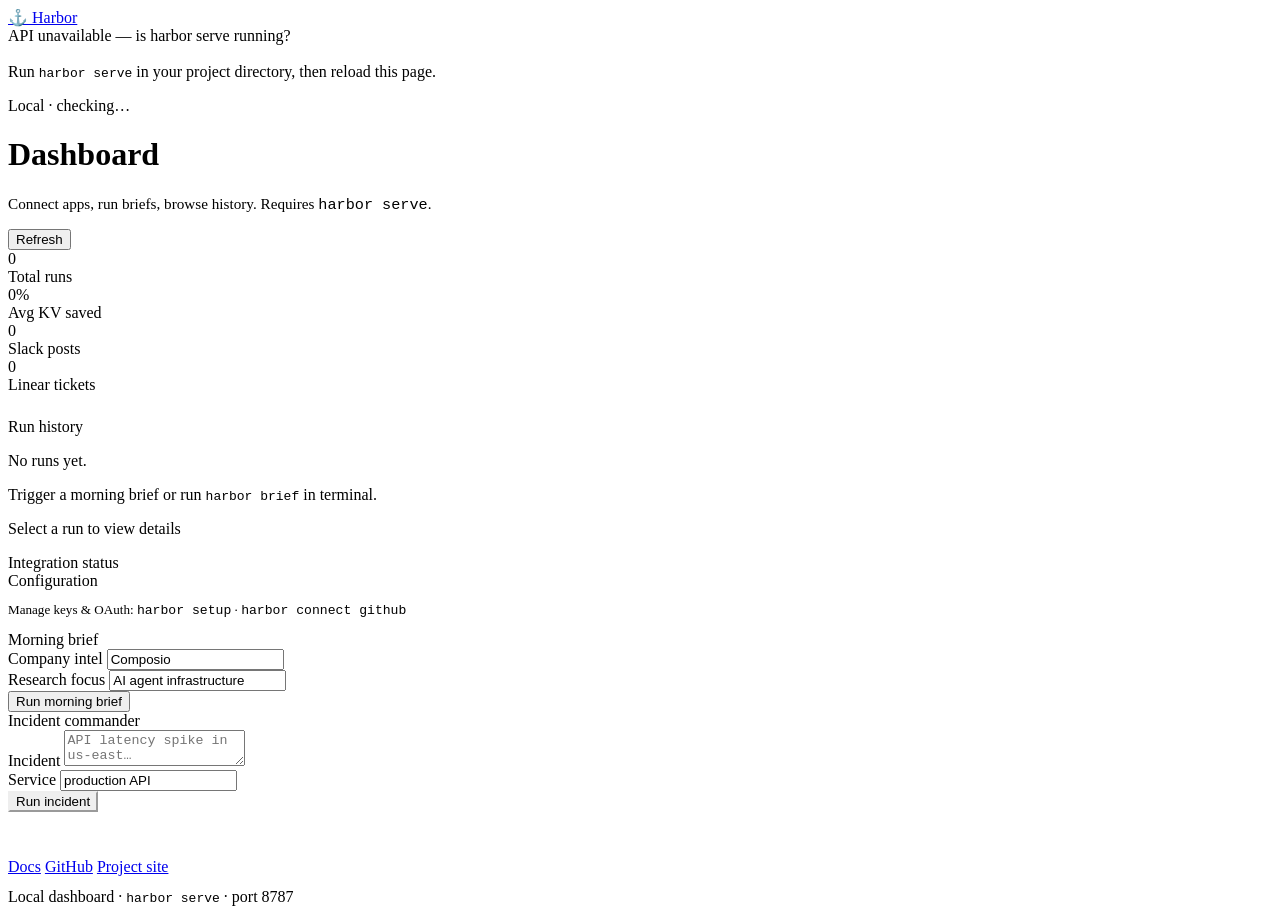
==== local/dashboard.html @ 950ef993 "Split public site from local dashboard UI GitHub Pages (web/) is now marketing + docs + install only" ====
<!DOCTYPE html>
<html lang="en">
<head>
  <meta charset="UTF-8" />
  <meta name="viewport" content="width=device-width, initial-scale=1.0" />
  <title>Harbor — Local dashboard</title>
  <link rel="preconnect" href="https://fonts.googleapis.com" />
  <link rel="preconnect" href="https://fonts.gstatic.com" crossorigin />
  <link href="https://fonts.googleapis.com/css2?family=DM+Sans:opsz,wght@9..40,400;9..40,600;9..40,700&family=JetBrains+Mono:wght@400;500&display=swap" rel="stylesheet" />
  <link rel="stylesheet" href="/assets/css/style.css" />
</head>
<body data-page="dashboard" data-site="local">
  <div class="noise"></div>
  <div class="glow-orb glow-orb--1"></div>
  <div class="glow-orb glow-orb--2"></div>

  <nav class="nav">
    <div class="container nav-inner">
      <a href="/dashboard" class="logo">⚓ Harbor</a>
      <div class="nav-links" id="nav-links"></div>
    </div>
  </nav>

  <main class="container">
    <div id="setup-banner">
      <div class="alert alert-info" style="margin-top:24px" id="static-notice">
        <strong>Local only.</strong> This dashboard runs on your machine — integration management, run history, and live briefs.
        The public site is at <a href="https://arjunkshah.github.io/harbor/" target="_blank" rel="noopener">arjunkshah.github.io/harbor</a>.
      </div>
    </div>

    <header class="dashboard-header">
      <div>
        <p class="section-label" style="margin-bottom:8px">Local · <span id="health-status">checking…</span></p>
        <h1>Dashboard</h1>
        <p style="color:var(--text-muted);font-size:0.95rem;margin-top:8px">
          Connect apps, run briefs, browse history. Requires <code>harbor serve</code>.
        </p>
      </div>
      <button type="button" class="btn btn-ghost" id="btn-refresh">Refresh</button>
    </header>

    <div class="stats" style="margin-top:0;margin-bottom:24px">
      <div class="stat"><div class="stat-value" id="stat-runs">0</div><div class="stat-label">Total runs</div></div>
      <div class="stat"><div class="stat-value" id="stat-kv">0%</div><div class="stat-label">Avg KV saved</div></div>
      <div class="stat"><div class="stat-value" id="stat-slack">0</div><div class="stat-label">Slack posts</div></div>
      <div class="stat"><div class="stat-value" id="stat-linear">0</div><div class="stat-label">Linear tickets</div></div>
    </div>

    <div class="dashboard-grid">
      <div>
        <div class="panel">
          <div class="panel-title">Run history</div>
          <div class="run-list" id="run-list">
            <div class="empty-state"><span class="spinner"></span><p style="margin-top:12px">Loading…</p></div>
          </div>
        </div>
        <div class="panel detail-view" id="run-detail">
          <div class="empty-state"><p>Select a run to view details</p></div>
        </div>
      </div>

      <aside>
        <div class="panel">
          <div class="panel-title">Integration status</div>
          <div class="status-grid" id="status-checks"></div>
        </div>

        <div class="panel">
          <div class="panel-title">Configuration</div>
          <div id="config-panel"></div>
          <p style="margin-top:12px;font-size:0.82rem;color:var(--text-muted)">
            Manage keys & OAuth: <code>harbor setup</code> · <code>harbor connect github</code>
          </p>
        </div>

        <div class="panel">
          <div class="panel-title">Morning brief</div>
          <div class="form-row">
            <label for="brief-company">Company intel</label>
            <input id="brief-company" type="text" value="Composio" placeholder="Company name" />
          </div>
          <div class="form-row">
            <label for="brief-focus">Research focus</label>
            <input id="brief-focus" type="text" value="AI agent infrastructure" />
          </div>
          <button type="button" class="btn btn-primary btn-block" id="btn-brief">Run morning brief</button>
        </div>

        <div class="panel">
          <div class="panel-title">Incident commander</div>
          <div class="form-row">
            <label for="incident-query">Incident</label>
            <textarea id="incident-query" placeholder="API latency spike in us-east…"></textarea>
          </div>
          <div class="form-row">
            <label for="incident-service">Service</label>
            <input id="incident-service" type="text" value="production API" />
          </div>
          <button type="button" class="btn btn-ghost btn-block" id="btn-incident" style="border-color:var(--sunset);color:var(--sunset)">Run incident</button>
        </div>

        <p id="run-status" style="text-align:center;font-size:0.85rem;color:var(--water-glow);min-height:24px;margin-top:8px"></p>
      </aside>
    </div>
  </main>

  <footer>
    <div class="container">
      <a href="/docs">Docs</a>
      <a href="https://github.com/arjunkshah/harbor">GitHub</a>
      <a href="https://arjunkshah.github.io/harbor/">Project site</a>
      <p style="margin-top:12px">Local dashboard · <code>harbor serve</code> · port 8787</p>
    </div>
  </footer>
  <script src="/assets/js/config.js"></script>
  <script src="/assets/js/shared.js"></script>
  <script src="/local/assets/js/dashboard.js"></script>
</body>
</html>
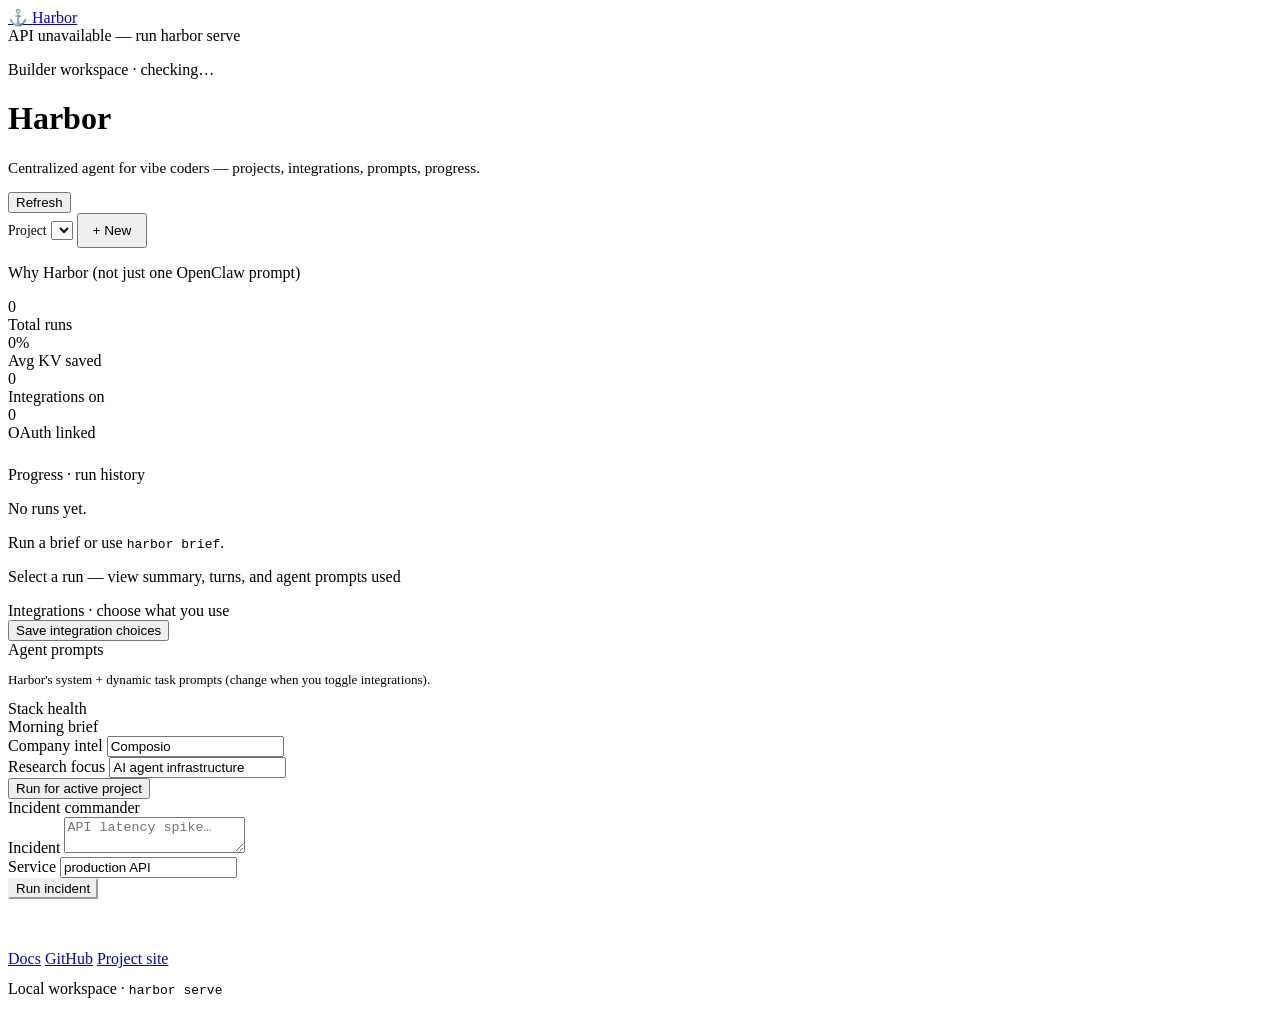
==== commit dbc4ac7e: "Add builder workspace: projects, integration picks, prompt visibility - Workspace layer (.harbor/wor" ====
--- a/local/dashboard.html
+++ b/local/dashboard.html
@@ -3,7 +3,7 @@
 <head>
   <meta charset="UTF-8" />
   <meta name="viewport" content="width=device-width, initial-scale=1.0" />
-  <title>Harbor — Local dashboard</title>
+  <title>Harbor — Builder workspace</title>
   <link rel="preconnect" href="https://fonts.googleapis.com" />
   <link rel="preconnect" href="https://fonts.gstatic.com" crossorigin />
   <link href="https://fonts.googleapis.com/css2?family=DM+Sans:opsz,wght@9..40,400;9..40,600;9..40,700&family=JetBrains+Mono:wght@400;500&display=swap" rel="stylesheet" />
@@ -22,76 +22,88 @@
   </nav>
 
   <main class="container">
-    <div id="setup-banner">
-      <div class="alert alert-info" style="margin-top:24px" id="static-notice">
-        <strong>Local only.</strong> This dashboard runs on your machine — integration management, run history, and live briefs.
-        The public site is at <a href="https://arjunkshah.github.io/harbor/" target="_blank" rel="noopener">arjunkshah.github.io/harbor</a>.
-      </div>
-    </div>
+    <div id="setup-banner"></div>
 
     <header class="dashboard-header">
       <div>
-        <p class="section-label" style="margin-bottom:8px">Local · <span id="health-status">checking…</span></p>
-        <h1>Dashboard</h1>
-        <p style="color:var(--text-muted);font-size:0.95rem;margin-top:8px">
-          Connect apps, run briefs, browse history. Requires <code>harbor serve</code>.
+        <p class="section-label" style="margin-bottom:8px">Builder workspace · <span id="health-status">checking…</span></p>
+        <h1>Harbor</h1>
+        <p style="color:var(--text-muted);font-size:0.95rem;margin-top:8px" id="workspace-tagline">
+          Centralized agent for vibe coders — projects, integrations, prompts, progress.
         </p>
       </div>
       <button type="button" class="btn btn-ghost" id="btn-refresh">Refresh</button>
     </header>
 
+    <div class="workspace-bar">
+      <label style="font-size:0.85rem;color:var(--text-muted)">Project</label>
+      <select id="project-select" aria-label="Active project"></select>
+      <button type="button" class="btn btn-ghost" id="btn-new-project" style="padding:8px 14px;font-size:0.85rem">+ New</button>
+      <span style="flex:1"></span>
+      <span id="project-meta" style="font-size:0.82rem;color:var(--text-muted)"></span>
+    </div>
+
+    <div class="panel" style="margin-top:16px">
+      <div class="panel-title">Why Harbor (not just one OpenClaw prompt)</div>
+      <ul class="diff-list" id="diff-list"></ul>
+    </div>
+
     <div class="stats" style="margin-top:0;margin-bottom:24px">
       <div class="stat"><div class="stat-value" id="stat-runs">0</div><div class="stat-label">Total runs</div></div>
       <div class="stat"><div class="stat-value" id="stat-kv">0%</div><div class="stat-label">Avg KV saved</div></div>
-      <div class="stat"><div class="stat-value" id="stat-slack">0</div><div class="stat-label">Slack posts</div></div>
-      <div class="stat"><div class="stat-value" id="stat-linear">0</div><div class="stat-label">Linear tickets</div></div>
+      <div class="stat"><div class="stat-value" id="stat-integrations">0</div><div class="stat-label">Integrations on</div></div>
+      <div class="stat"><div class="stat-value" id="stat-connected">0</div><div class="stat-label">OAuth linked</div></div>
     </div>
 
     <div class="dashboard-grid">
       <div>
         <div class="panel">
-          <div class="panel-title">Run history</div>
+          <div class="panel-title">Progress · run history</div>
           <div class="run-list" id="run-list">
             <div class="empty-state"><span class="spinner"></span><p style="margin-top:12px">Loading…</p></div>
           </div>
         </div>
         <div class="panel detail-view" id="run-detail">
-          <div class="empty-state"><p>Select a run to view details</p></div>
+          <div class="empty-state"><p>Select a run — view summary, turns, and agent prompts used</p></div>
         </div>
       </div>
 
       <aside>
         <div class="panel">
-          <div class="panel-title">Integration status</div>
-          <div class="status-grid" id="status-checks"></div>
+          <div class="panel-title">Integrations · choose what you use</div>
+          <div id="integrations-panel"></div>
+          <button type="button" class="btn btn-primary btn-block" id="btn-save-integrations">Save integration choices</button>
         </div>
 
         <div class="panel">
-          <div class="panel-title">Configuration</div>
-          <div id="config-panel"></div>
-          <p style="margin-top:12px;font-size:0.82rem;color:var(--text-muted)">
-            Manage keys & OAuth: <code>harbor setup</code> · <code>harbor connect github</code>
-          </p>
+          <div class="panel-title">Agent prompts</div>
+          <p style="font-size:0.82rem;color:var(--text-muted);margin-bottom:12px">Harbor's system + dynamic task prompts (change when you toggle integrations).</p>
+          <div id="prompts-panel"></div>
+        </div>
+
+        <div class="panel">
+          <div class="panel-title">Stack health</div>
+          <div class="status-grid" id="status-checks"></div>
         </div>
 
         <div class="panel">
           <div class="panel-title">Morning brief</div>
           <div class="form-row">
             <label for="brief-company">Company intel</label>
-            <input id="brief-company" type="text" value="Composio" placeholder="Company name" />
+            <input id="brief-company" type="text" value="Composio" />
           </div>
           <div class="form-row">
             <label for="brief-focus">Research focus</label>
             <input id="brief-focus" type="text" value="AI agent infrastructure" />
           </div>
-          <button type="button" class="btn btn-primary btn-block" id="btn-brief">Run morning brief</button>
+          <button type="button" class="btn btn-primary btn-block" id="btn-brief">Run for active project</button>
         </div>
 
         <div class="panel">
           <div class="panel-title">Incident commander</div>
           <div class="form-row">
             <label for="incident-query">Incident</label>
-            <textarea id="incident-query" placeholder="API latency spike in us-east…"></textarea>
+            <textarea id="incident-query" placeholder="API latency spike…"></textarea>
           </div>
           <div class="form-row">
             <label for="incident-service">Service</label>
@@ -100,7 +112,7 @@
           <button type="button" class="btn btn-ghost btn-block" id="btn-incident" style="border-color:var(--sunset);color:var(--sunset)">Run incident</button>
         </div>
 
-        <p id="run-status" style="text-align:center;font-size:0.85rem;color:var(--water-glow);min-height:24px;margin-top:8px"></p>
+        <p id="run-status" style="text-align:center;font-size:0.85rem;color:var(--water-glow);min-height:24px"></p>
       </aside>
     </div>
   </main>
@@ -110,7 +122,7 @@
       <a href="/docs">Docs</a>
       <a href="https://github.com/arjunkshah/harbor">GitHub</a>
       <a href="https://arjunkshah.github.io/harbor/">Project site</a>
-      <p style="margin-top:12px">Local dashboard · <code>harbor serve</code> · port 8787</p>
+      <p style="margin-top:12px">Local workspace · <code>harbor serve</code></p>
     </div>
   </footer>
   <script src="/assets/js/config.js"></script>
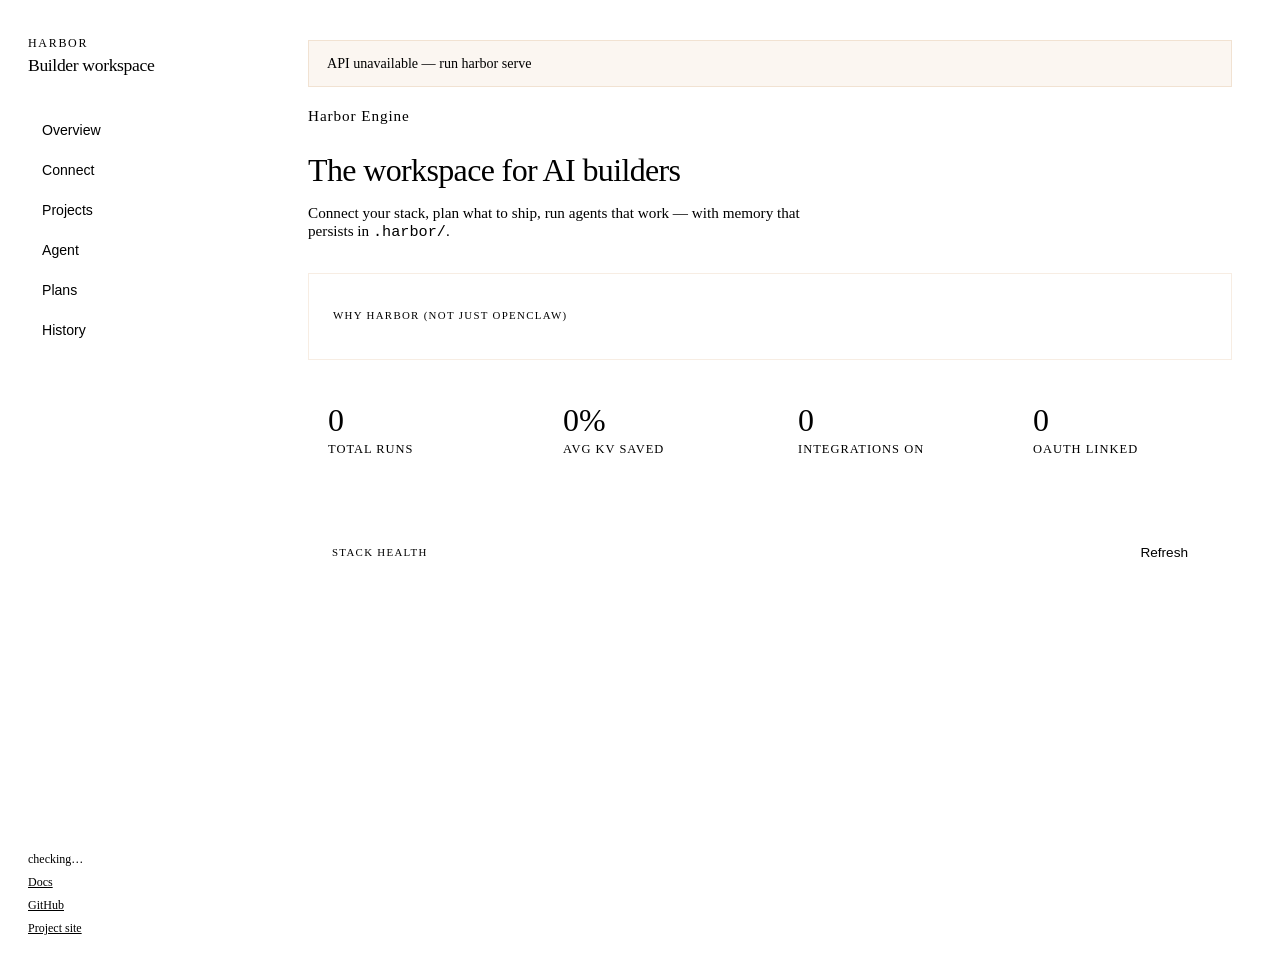
==== commit 65be28de: "Redesign public site and ship full builder workspace. Editorial marketing site with differentiation " ====
--- a/local/dashboard.html
+++ b/local/dashboard.html
@@ -6,127 +6,157 @@
   <title>Harbor — Builder workspace</title>
   <link rel="preconnect" href="https://fonts.googleapis.com" />
   <link rel="preconnect" href="https://fonts.gstatic.com" crossorigin />
-  <link href="https://fonts.googleapis.com/css2?family=DM+Sans:opsz,wght@9..40,400;9..40,600;9..40,700&family=JetBrains+Mono:wght@400;500&display=swap" rel="stylesheet" />
-  <link rel="stylesheet" href="/assets/css/style.css" />
+  <link href="https://fonts.googleapis.com/css2?family=Instrument+Serif:ital@0;1&family=Inter:wght@400;500;600&family=JetBrains+Mono:wght@400;500&display=swap" rel="stylesheet" />
+  <link rel="stylesheet" href="/local/assets/css/workspace.css" />
 </head>
-<body data-page="dashboard" data-site="local">
-  <div class="noise"></div>
-  <div class="glow-orb glow-orb--1"></div>
-  <div class="glow-orb glow-orb--2"></div>
+<body class="workspace">
+  <aside class="ws-sidebar">
+    <div class="ws-brand">
+      Harbor
+      <strong>Builder workspace</strong>
+    </div>
+    <nav class="ws-nav" id="ws-nav">
+      <button type="button" data-view="overview" class="active">Overview</button>
+      <button type="button" data-view="connect">Connect</button>
+      <button type="button" data-view="projects">Projects</button>
+      <button type="button" data-view="agent">Agent</button>
+      <button type="button" data-view="plans">Plans</button>
+      <button type="button" data-view="history">History</button>
+    </nav>
+    <div class="ws-sidebar-foot">
+      <span id="sidebar-status">checking…</span>
+      <a href="/docs">Docs</a>
+      <a href="https://github.com/arjunkshah/harbor" target="_blank" rel="noopener">GitHub</a>
+      <a href="https://arjunkshah.github.io/harbor/" target="_blank" rel="noopener">Project site</a>
+    </div>
+  </aside>
 
-  <nav class="nav">
-    <div class="container nav-inner">
-      <a href="/dashboard" class="logo">⚓ Harbor</a>
-      <div class="nav-links" id="nav-links"></div>
-    </div>
-  </nav>
-
-  <main class="container">
+  <main class="ws-main">
     <div id="setup-banner"></div>
 
-    <header class="dashboard-header">
-      <div>
-        <p class="section-label" style="margin-bottom:8px">Builder workspace · <span id="health-status">checking…</span></p>
-        <h1>Harbor</h1>
-        <p style="color:var(--text-muted);font-size:0.95rem;margin-top:8px" id="workspace-tagline">
-          Centralized agent for vibe coders — projects, integrations, prompts, progress.
-        </p>
+    <!-- Overview -->
+    <section class="ws-view active" id="view-overview">
+      <header class="ws-header">
+        <p class="ws-status" id="health-status">Harbor Engine</p>
+        <h1 id="workspace-tagline">The workspace for AI builders</h1>
+        <p>Connect your stack, plan what to ship, run agents that work — with memory that persists in <code>.harbor/</code>.</p>
+      </header>
+      <div class="diff-box">
+        <p class="ws-panel-title" style="margin-bottom:12px">Why Harbor (not just OpenClaw)</p>
+        <ul id="diff-list"></ul>
       </div>
-      <button type="button" class="btn btn-ghost" id="btn-refresh">Refresh</button>
-    </header>
+      <div class="ws-stats">
+        <div class="ws-stat"><div class="ws-stat-val" id="stat-runs">0</div><div class="ws-stat-label">Total runs</div></div>
+        <div class="ws-stat"><div class="ws-stat-val" id="stat-kv">0%</div><div class="ws-stat-label">Avg KV saved</div></div>
+        <div class="ws-stat"><div class="ws-stat-val" id="stat-integrations">0</div><div class="ws-stat-label">Integrations on</div></div>
+        <div class="ws-stat"><div class="ws-stat-val" id="stat-connected">0</div><div class="ws-stat-label">OAuth linked</div></div>
+      </div>
+      <div class="ws-panel">
+        <div class="ws-panel-head">
+          <span class="ws-panel-title">Stack health</span>
+          <button type="button" class="ws-btn" id="btn-refresh">Refresh</button>
+        </div>
+        <div id="status-checks"></div>
+      </div>
+    </section>
 
-    <div class="workspace-bar">
-      <label style="font-size:0.85rem;color:var(--text-muted)">Project</label>
-      <select id="project-select" aria-label="Active project"></select>
-      <button type="button" class="btn btn-ghost" id="btn-new-project" style="padding:8px 14px;font-size:0.85rem">+ New</button>
-      <span style="flex:1"></span>
-      <span id="project-meta" style="font-size:0.82rem;color:var(--text-muted)"></span>
-    </div>
+    <!-- Connect -->
+    <section class="ws-view" id="view-connect">
+      <header class="ws-header">
+        <h1>Connect</h1>
+        <p>Choose which apps Harbor uses. OAuth-link each one. GitHub-only is enough to start.</p>
+      </header>
+      <div class="ws-panel">
+        <div id="integrations-panel"></div>
+        <button type="button" class="ws-btn ws-btn-primary ws-btn-block" id="btn-save-integrations">Save integration choices</button>
+      </div>
+    </section>
 
-    <div class="panel" style="margin-top:16px">
-      <div class="panel-title">Why Harbor (not just one OpenClaw prompt)</div>
-      <ul class="diff-list" id="diff-list"></ul>
-    </div>
+    <!-- Projects -->
+    <section class="ws-view" id="view-projects">
+      <header class="ws-header">
+        <h1>Projects</h1>
+        <p>What you're building. Briefs, runs, and plans tie to the active project.</p>
+      </header>
+      <div class="ws-panel">
+        <label class="ws-label">Active project</label>
+        <select class="ws-select" id="project-select"></select>
+        <button type="button" class="ws-btn" id="btn-new-project">+ New project</button>
+        <p id="project-meta" style="margin-top:16px;font-size:0.85rem;color:var(--text-muted)"></p>
+      </div>
+    </section>
 
-    <div class="stats" style="margin-top:0;margin-bottom:24px">
-      <div class="stat"><div class="stat-value" id="stat-runs">0</div><div class="stat-label">Total runs</div></div>
-      <div class="stat"><div class="stat-value" id="stat-kv">0%</div><div class="stat-label">Avg KV saved</div></div>
-      <div class="stat"><div class="stat-value" id="stat-integrations">0</div><div class="stat-label">Integrations on</div></div>
-      <div class="stat"><div class="stat-value" id="stat-connected">0</div><div class="stat-label">OAuth linked</div></div>
-    </div>
-
-    <div class="dashboard-grid">
-      <div>
-        <div class="panel">
-          <div class="panel-title">Progress · run history</div>
-          <div class="run-list" id="run-list">
-            <div class="empty-state"><span class="spinner"></span><p style="margin-top:12px">Loading…</p></div>
+    <!-- Agent -->
+    <section class="ws-view" id="view-agent">
+      <header class="ws-header">
+        <h1>Agent</h1>
+        <p>Run builder tasks, morning briefs, or incidents. Harbor gathers → compresses → acts.</p>
+      </header>
+      <div class="ws-grid">
+        <div>
+          <div class="ws-panel">
+            <span class="ws-panel-title">Builder task</span>
+            <label class="ws-label" for="agent-query">What should Harbor do?</label>
+            <textarea class="ws-textarea" id="agent-query" placeholder="Triage my open PRs and draft a ship plan…"></textarea>
+            <div style="display:flex;gap:10px;flex-wrap:wrap">
+              <button type="button" class="ws-btn ws-btn-primary" id="btn-agent-run">Run task</button>
+              <button type="button" class="ws-btn" id="btn-agent-plan">Plan only</button>
+            </div>
+          </div>
+          <div class="ws-panel">
+            <span class="ws-panel-title">Morning brief</span>
+            <label class="ws-label" for="brief-company">Company intel</label>
+            <input class="ws-input" id="brief-company" type="text" value="Composio" />
+            <label class="ws-label" for="brief-focus">Research focus</label>
+            <input class="ws-input" id="brief-focus" type="text" value="AI agent infrastructure" />
+            <button type="button" class="ws-btn ws-btn-primary ws-btn-block" id="btn-brief">Run brief</button>
           </div>
         </div>
-        <div class="panel detail-view" id="run-detail">
-          <div class="empty-state"><p>Select a run — view summary, turns, and agent prompts used</p></div>
+        <div>
+          <div class="ws-panel">
+            <span class="ws-panel-title">Incident commander</span>
+            <label class="ws-label" for="incident-query">Incident</label>
+            <textarea class="ws-textarea" id="incident-query" placeholder="API latency spike…"></textarea>
+            <label class="ws-label" for="incident-service">Service</label>
+            <input class="ws-input" id="incident-service" type="text" value="production API" />
+            <button type="button" class="ws-btn ws-btn-block" id="btn-incident">Run incident</button>
+          </div>
+          <div class="ws-panel">
+            <span class="ws-panel-title">Agent prompts</span>
+            <p style="font-size:0.82rem;color:var(--text-muted);margin-bottom:12px">System + dynamic task (changes when integrations toggle).</p>
+            <div id="prompts-panel"></div>
+          </div>
         </div>
       </div>
+      <p id="run-status" style="text-align:center;font-size:0.85rem;color:var(--accent);min-height:24px;margin-top:12px"></p>
+    </section>
 
-      <aside>
-        <div class="panel">
-          <div class="panel-title">Integrations · choose what you use</div>
-          <div id="integrations-panel"></div>
-          <button type="button" class="btn btn-primary btn-block" id="btn-save-integrations">Save integration choices</button>
+    <!-- Plans -->
+    <section class="ws-view" id="view-plans">
+      <header class="ws-header">
+        <h1>Plans</h1>
+        <p>Agent-generated roadmaps. Check off tasks as you ship.</p>
+      </header>
+      <div id="plans-panel"><div class="empty">No plans yet — use Agent → Plan only</div></div>
+    </section>
+
+    <!-- History -->
+    <section class="ws-view" id="view-history">
+      <header class="ws-header">
+        <h1>History</h1>
+        <p>Run log with summaries, KV savings, and turn traces.</p>
+      </header>
+      <div class="ws-grid">
+        <div class="ws-panel">
+          <div id="run-list"><div class="empty">Loading…</div></div>
         </div>
-
-        <div class="panel">
-          <div class="panel-title">Agent prompts</div>
-          <p style="font-size:0.82rem;color:var(--text-muted);margin-bottom:12px">Harbor's system + dynamic task prompts (change when you toggle integrations).</p>
-          <div id="prompts-panel"></div>
+        <div class="ws-panel" id="run-detail">
+          <div class="empty">Select a run</div>
         </div>
-
-        <div class="panel">
-          <div class="panel-title">Stack health</div>
-          <div class="status-grid" id="status-checks"></div>
-        </div>
-
-        <div class="panel">
-          <div class="panel-title">Morning brief</div>
-          <div class="form-row">
-            <label for="brief-company">Company intel</label>
-            <input id="brief-company" type="text" value="Composio" />
-          </div>
-          <div class="form-row">
-            <label for="brief-focus">Research focus</label>
-            <input id="brief-focus" type="text" value="AI agent infrastructure" />
-          </div>
-          <button type="button" class="btn btn-primary btn-block" id="btn-brief">Run for active project</button>
-        </div>
-
-        <div class="panel">
-          <div class="panel-title">Incident commander</div>
-          <div class="form-row">
-            <label for="incident-query">Incident</label>
-            <textarea id="incident-query" placeholder="API latency spike…"></textarea>
-          </div>
-          <div class="form-row">
-            <label for="incident-service">Service</label>
-            <input id="incident-service" type="text" value="production API" />
-          </div>
-          <button type="button" class="btn btn-ghost btn-block" id="btn-incident" style="border-color:var(--sunset);color:var(--sunset)">Run incident</button>
-        </div>
-
-        <p id="run-status" style="text-align:center;font-size:0.85rem;color:var(--water-glow);min-height:24px"></p>
-      </aside>
-    </div>
+      </div>
+    </section>
   </main>
 
-  <footer>
-    <div class="container">
-      <a href="/docs">Docs</a>
-      <a href="https://github.com/arjunkshah/harbor">GitHub</a>
-      <a href="https://arjunkshah.github.io/harbor/">Project site</a>
-      <p style="margin-top:12px">Local workspace · <code>harbor serve</code></p>
-    </div>
-  </footer>
-  <script src="/assets/js/config.js"></script>
-  <script src="/assets/js/shared.js"></script>
   <script src="/local/assets/js/dashboard.js"></script>
 </body>
 </html>
--- a/local/assets/css/workspace.css
+++ b/local/assets/css/workspace.css
@@ -0,0 +1,427 @@
+@import url("/assets/css/tokens.css");
+
+body.workspace {
+  min-height: 100vh;
+  display: grid;
+  grid-template-columns: 260px 1fr;
+  background: var(--bg);
+}
+
+@media (max-width: 960px) {
+  body.workspace {
+    grid-template-columns: 1fr;
+  }
+  .ws-sidebar {
+    position: relative !important;
+    height: auto !important;
+    border-right: none !important;
+    border-bottom: 1px solid var(--line);
+  }
+}
+
+.ws-sidebar {
+  position: sticky;
+  top: 0;
+  height: 100vh;
+  border-right: 1px solid var(--line);
+  padding: 28px 20px;
+  display: flex;
+  flex-direction: column;
+  background: var(--bg-soft);
+}
+
+.ws-brand {
+  font-family: var(--mono);
+  font-size: 0.75rem;
+  letter-spacing: 0.14em;
+  text-transform: uppercase;
+  color: var(--text-faint);
+  margin-bottom: 36px;
+}
+.ws-brand strong {
+  display: block;
+  font-size: 1.1rem;
+  letter-spacing: -0.02em;
+  text-transform: none;
+  color: var(--text);
+  margin-top: 4px;
+  font-family: var(--serif);
+  font-weight: 400;
+}
+
+.ws-nav {
+  display: flex;
+  flex-direction: column;
+  gap: 4px;
+  flex: 1;
+}
+.ws-nav button {
+  display: flex;
+  align-items: center;
+  gap: 10px;
+  padding: 10px 14px;
+  border-radius: 10px;
+  border: none;
+  background: transparent;
+  color: var(--text-muted);
+  font-size: 0.88rem;
+  text-align: left;
+  cursor: pointer;
+  transition: background 0.2s, color 0.2s;
+  width: 100%;
+}
+.ws-nav button:hover {
+  background: var(--bg-hover);
+  color: var(--text);
+}
+.ws-nav button.active {
+  background: var(--accent-soft);
+  color: var(--accent-glow);
+}
+
+.ws-sidebar-foot {
+  margin-top: auto;
+  padding-top: 20px;
+  border-top: 1px solid var(--line);
+  font-size: 0.75rem;
+  color: var(--text-faint);
+}
+.ws-sidebar-foot a {
+  color: var(--text-muted);
+  display: block;
+  margin-top: 8px;
+}
+
+.ws-main {
+  padding: 32px 40px 80px;
+  overflow-y: auto;
+}
+
+.ws-view {
+  display: none;
+  animation: fadeIn 0.35s var(--ease);
+}
+.ws-view.active {
+  display: block;
+}
+@keyframes fadeIn {
+  from {
+    opacity: 0;
+    transform: translateY(8px);
+  }
+  to {
+    opacity: 1;
+    transform: none;
+  }
+}
+
+.ws-header {
+  margin-bottom: 32px;
+}
+.ws-header h1 {
+  font-family: var(--serif);
+  font-size: 2rem;
+  font-weight: 400;
+  letter-spacing: -0.02em;
+  margin-bottom: 8px;
+}
+.ws-header p {
+  color: var(--text-muted);
+  font-size: 0.95rem;
+  max-width: 520px;
+}
+.ws-status {
+  font-family: var(--mono);
+  font-size: 0.72rem;
+  color: var(--mint);
+  letter-spacing: 0.06em;
+  margin-bottom: 12px;
+}
+
+.ws-stats {
+  display: grid;
+  grid-template-columns: repeat(4, 1fr);
+  gap: 16px;
+  margin-bottom: 32px;
+}
+@media (max-width: 1100px) {
+  .ws-stats {
+    grid-template-columns: repeat(2, 1fr);
+  }
+}
+.ws-stat {
+  background: var(--bg-soft);
+  border: 1px solid var(--line);
+  border-radius: var(--radius);
+  padding: 20px;
+}
+.ws-stat-val {
+  font-family: var(--serif);
+  font-size: 2rem;
+  line-height: 1;
+  margin-bottom: 6px;
+}
+.ws-stat-label {
+  font-size: 0.78rem;
+  color: var(--text-faint);
+  text-transform: uppercase;
+  letter-spacing: 0.08em;
+}
+
+.ws-grid {
+  display: grid;
+  grid-template-columns: 1.2fr 0.8fr;
+  gap: 20px;
+}
+@media (max-width: 1100px) {
+  .ws-grid {
+    grid-template-columns: 1fr;
+  }
+}
+
+.ws-panel {
+  background: var(--bg-soft);
+  border: 1px solid var(--line);
+  border-radius: var(--radius-lg);
+  padding: 24px;
+  margin-bottom: 20px;
+}
+.ws-panel-head {
+  display: flex;
+  justify-content: space-between;
+  align-items: center;
+  margin-bottom: 20px;
+}
+.ws-panel-title {
+  font-family: var(--mono);
+  font-size: 0.68rem;
+  letter-spacing: 0.12em;
+  text-transform: uppercase;
+  color: var(--text-faint);
+}
+
+.ws-input,
+.ws-textarea,
+.ws-select {
+  width: 100%;
+  padding: 12px 14px;
+  background: var(--bg);
+  border: 1px solid var(--line);
+  border-radius: 10px;
+  color: var(--text);
+  font-family: var(--sans);
+  font-size: 0.9rem;
+  margin-bottom: 12px;
+}
+.ws-textarea {
+  min-height: 100px;
+  resize: vertical;
+}
+.ws-label {
+  display: block;
+  font-size: 0.78rem;
+  color: var(--text-faint);
+  margin-bottom: 6px;
+}
+
+.ws-btn {
+  padding: 12px 20px;
+  border-radius: 999px;
+  border: 1px solid var(--line-strong);
+  background: transparent;
+  color: var(--text);
+  font-size: 0.85rem;
+  cursor: pointer;
+}
+.ws-btn-primary {
+  background: var(--text);
+  color: var(--bg);
+  border-color: var(--text);
+}
+.ws-btn-block {
+  width: 100%;
+}
+.ws-btn:disabled {
+  opacity: 0.4;
+  cursor: not-allowed;
+}
+
+.int-card {
+  display: flex;
+  gap: 14px;
+  padding: 16px 0;
+  border-bottom: 1px solid var(--line);
+}
+.int-card:last-child {
+  border-bottom: none;
+}
+.int-card-body strong {
+  font-size: 0.92rem;
+}
+.int-card-body small {
+  display: block;
+  color: var(--text-muted);
+  font-size: 0.8rem;
+  margin-top: 4px;
+}
+.int-pills {
+  display: flex;
+  gap: 6px;
+  margin-top: 8px;
+}
+.int-pill {
+  font-family: var(--mono);
+  font-size: 0.62rem;
+  padding: 3px 8px;
+  border-radius: 999px;
+  border: 1px solid var(--line);
+  color: var(--text-faint);
+}
+.int-pill.on {
+  border-color: rgba(126, 184, 154, 0.35);
+  color: var(--mint);
+  background: var(--mint-soft);
+}
+
+.run-item {
+  padding: 16px;
+  border: 1px solid var(--line);
+  border-radius: var(--radius);
+  margin-bottom: 10px;
+  cursor: pointer;
+}
+.run-item.active {
+  border-color: var(--line-strong);
+  background: var(--bg-card);
+}
+.run-item-head {
+  display: flex;
+  justify-content: space-between;
+  margin-bottom: 8px;
+  font-size: 0.75rem;
+  color: var(--text-faint);
+}
+.run-tag {
+  font-family: var(--mono);
+  color: var(--accent);
+}
+.run-preview {
+  font-size: 0.88rem;
+  color: var(--text-muted);
+}
+
+.plan-card {
+  border: 1px solid var(--line);
+  border-radius: var(--radius);
+  padding: 20px;
+  margin-bottom: 12px;
+}
+.plan-task {
+  display: flex;
+  gap: 10px;
+  padding: 8px 0;
+  font-size: 0.85rem;
+  color: var(--text-muted);
+  border-top: 1px solid var(--line);
+}
+.plan-task.done {
+  text-decoration: line-through;
+  color: var(--text-faint);
+}
+
+.prompt-box {
+  background: var(--bg);
+  border: 1px solid var(--line);
+  border-radius: var(--radius);
+  padding: 16px;
+  margin-bottom: 12px;
+}
+.prompt-box pre {
+  font-family: var(--mono);
+  font-size: 0.72rem;
+  color: var(--text-muted);
+  white-space: pre-wrap;
+  max-height: 100px;
+  overflow: auto;
+}
+
+.diff-box {
+  background: var(--accent-soft);
+  border: 1px solid rgba(212, 165, 116, 0.2);
+  border-radius: var(--radius-lg);
+  padding: 24px;
+  margin-bottom: 24px;
+}
+.diff-box ul {
+  padding-left: 18px;
+  color: var(--text-muted);
+  font-size: 0.88rem;
+  line-height: 1.7;
+}
+
+.alert {
+  padding: 14px 18px;
+  border-radius: var(--radius);
+  font-size: 0.88rem;
+  margin-bottom: 20px;
+}
+.alert-warn {
+  background: rgba(212, 165, 116, 0.1);
+  border: 1px solid rgba(212, 165, 116, 0.25);
+}
+
+.empty {
+  text-align: center;
+  padding: 48px;
+  color: var(--text-faint);
+}
+
+.status-row {
+  display: flex;
+  justify-content: space-between;
+  align-items: center;
+  padding: 10px 0;
+  border-bottom: 1px solid var(--line);
+  font-size: 0.85rem;
+}
+.status-row:last-child {
+  border-bottom: none;
+}
+.status-dot {
+  display: inline-block;
+  width: 8px;
+  height: 8px;
+  border-radius: 50%;
+  margin-right: 10px;
+  background: var(--text-faint);
+}
+.status-dot.ok {
+  background: var(--mint);
+}
+.status-dot.fail {
+  background: #c45c5c;
+}
+.status-left {
+  display: flex;
+  align-items: center;
+}
+
+.detail-summary {
+  font-size: 0.9rem;
+  color: var(--text-muted);
+  line-height: 1.7;
+  white-space: pre-wrap;
+  margin: 16px 0;
+}
+.turn-log {
+  margin-top: 16px;
+  font-family: var(--mono);
+  font-size: 0.72rem;
+  color: var(--text-faint);
+}
+.turn-log div {
+  padding: 4px 0;
+}
+.turn-log span {
+  color: var(--accent);
+}
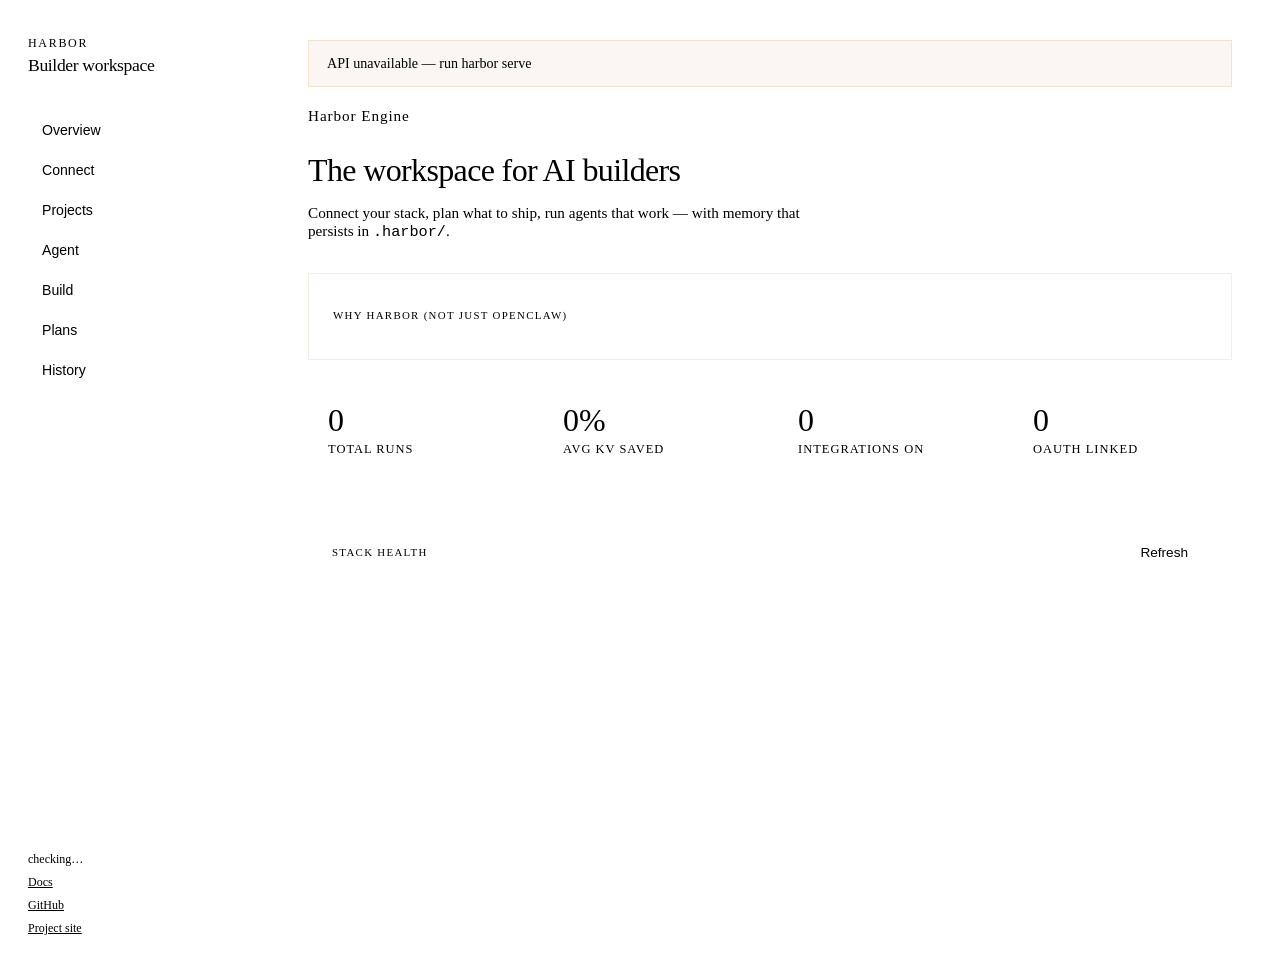
==== commit a57c58dc: "Add coding-side build pipeline with Codex and Claude Code queue. Ideate → approve → PRD scaffold → q" ====
--- a/local/dashboard.html
+++ b/local/dashboard.html
@@ -20,6 +20,7 @@
       <button type="button" data-view="connect">Connect</button>
       <button type="button" data-view="projects">Projects</button>
       <button type="button" data-view="agent">Agent</button>
+      <button type="button" data-view="build" class="">Build</button>
       <button type="button" data-view="plans">Plans</button>
       <button type="button" data-view="history">History</button>
     </nav>
@@ -131,6 +132,62 @@
       <p id="run-status" style="text-align:center;font-size:0.85rem;color:var(--accent);min-height:24px;margin-top:12px"></p>
     </section>
 
+    <!-- Build (ideate → PRD → Codex/Claude) -->
+    <section class="ws-view" id="view-build">
+      <header class="ws-header">
+        <h1>Build</h1>
+        <p>Ideate → approve → PRD + docs → queue Codex or Claude Code → get notified when done.</p>
+      </header>
+      <div class="ws-stats" style="grid-template-columns:repeat(5,1fr)">
+        <div class="ws-stat"><div class="ws-stat-val" id="build-phase">idle</div><div class="ws-stat-label">Phase</div></div>
+        <div class="ws-stat"><div class="ws-stat-val" id="build-queued">0</div><div class="ws-stat-label">Queued</div></div>
+        <div class="ws-stat"><div class="ws-stat-val" id="build-running">0</div><div class="ws-stat-label">Running</div></div>
+        <div class="ws-stat"><div class="ws-stat-val" id="build-needs">0</div><div class="ws-stat-label">Needs you</div></div>
+        <div class="ws-stat"><div class="ws-stat-val" id="build-alerts">0</div><div class="ws-stat-label">Alerts</div></div>
+      </div>
+      <div class="ws-grid">
+        <div>
+          <div class="ws-panel">
+            <span class="ws-panel-title">1 · Ideate</span>
+            <label class="ws-label" for="ideate-input">What's the idea?</label>
+            <textarea class="ws-textarea" id="ideate-input" placeholder="Auth flow for solo founders — magic link, no passwords…"></textarea>
+            <button type="button" class="ws-btn ws-btn-primary" id="btn-ideate">Refine with Harbor</button>
+          </div>
+          <div class="ws-panel">
+            <span class="ws-panel-title">2 · Approve → PRD + queue</span>
+            <label class="ws-label" for="coding-agent">Coding agent</label>
+            <select class="ws-select" id="coding-agent"></select>
+            <label class="ws-label" for="repo-path">Repo path (optional)</label>
+            <input class="ws-input" id="repo-path" type="text" placeholder="/Users/you/projects/my-app" />
+            <button type="button" class="ws-btn ws-btn-primary ws-btn-block" id="btn-approve">Approve — generate PRD &amp; queue jobs</button>
+          </div>
+          <div class="ws-panel">
+            <span class="ws-panel-title">Queue custom prompt</span>
+            <textarea class="ws-textarea" id="code-prompt" placeholder="Fix the OAuth redirect in src/auth…"></textarea>
+            <button type="button" class="ws-btn ws-btn-block" id="btn-code-queue">Queue for coding agent</button>
+          </div>
+        </div>
+        <div>
+          <div class="ws-panel">
+            <span class="ws-panel-title">Coding agents detected</span>
+            <div id="agents-panel"></div>
+          </div>
+          <div class="ws-panel">
+            <span class="ws-panel-title">Job queue</span>
+            <div id="build-jobs"></div>
+          </div>
+          <div class="ws-panel">
+            <span class="ws-panel-title">Alerts</span>
+            <div id="alerts-panel"></div>
+          </div>
+          <div class="ws-panel">
+            <span class="ws-panel-title">Docs scaffold</span>
+            <pre id="build-docs" style="font-family:var(--mono);font-size:0.72rem;color:var(--text-muted);white-space:pre-wrap;max-height:200px;overflow:auto"></pre>
+          </div>
+        </div>
+      </div>
+    </section>
+
     <!-- Plans -->
     <section class="ws-view" id="view-plans">
       <header class="ws-header">
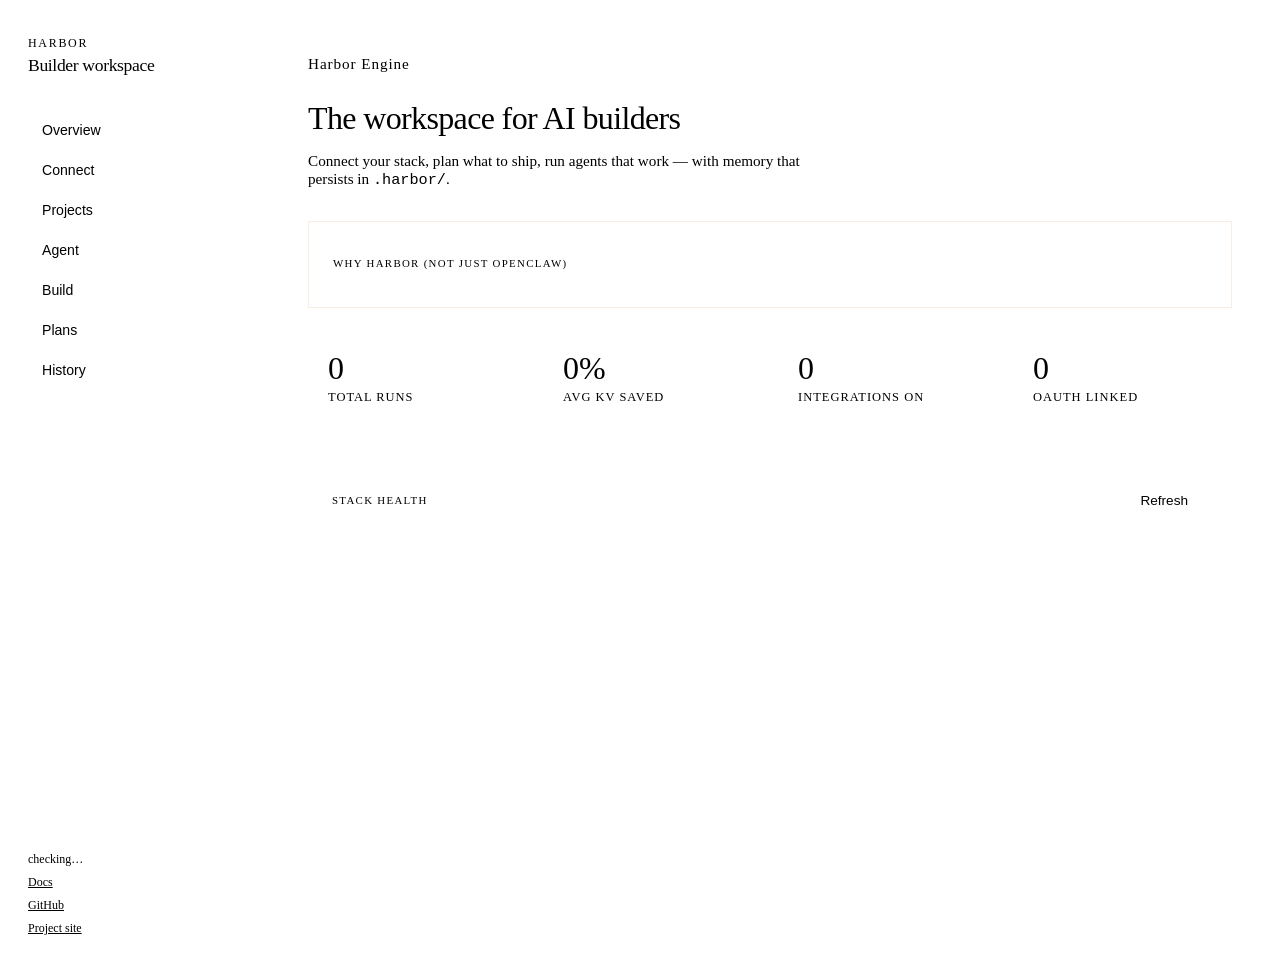
==== commit 77db94f8: "Add Composio ecosystem sync across Linear, GitHub, Slack, and Gmail. Auto-push plans and PRD feature" ====
--- a/local/dashboard.html
+++ b/local/dashboard.html
@@ -181,6 +181,12 @@
             <div id="alerts-panel"></div>
           </div>
           <div class="ws-panel">
+            <span class="ws-panel-title">Ecosystem sync</span>
+            <p style="font-size:0.82rem;color:var(--text-muted);margin-bottom:12px">Push plans &amp; PRD features → Linear, GitHub, Slack, Gmail (via Composio).</p>
+            <button type="button" class="ws-btn ws-btn-primary ws-btn-block" id="btn-sync-all">Sync all connected tools</button>
+            <div id="sync-panel" style="margin-top:16px;font-size:0.82rem;color:var(--text-muted)"></div>
+          </div>
+          <div class="ws-panel">
             <span class="ws-panel-title">Docs scaffold</span>
             <pre id="build-docs" style="font-family:var(--mono);font-size:0.72rem;color:var(--text-muted);white-space:pre-wrap;max-height:200px;overflow:auto"></pre>
           </div>
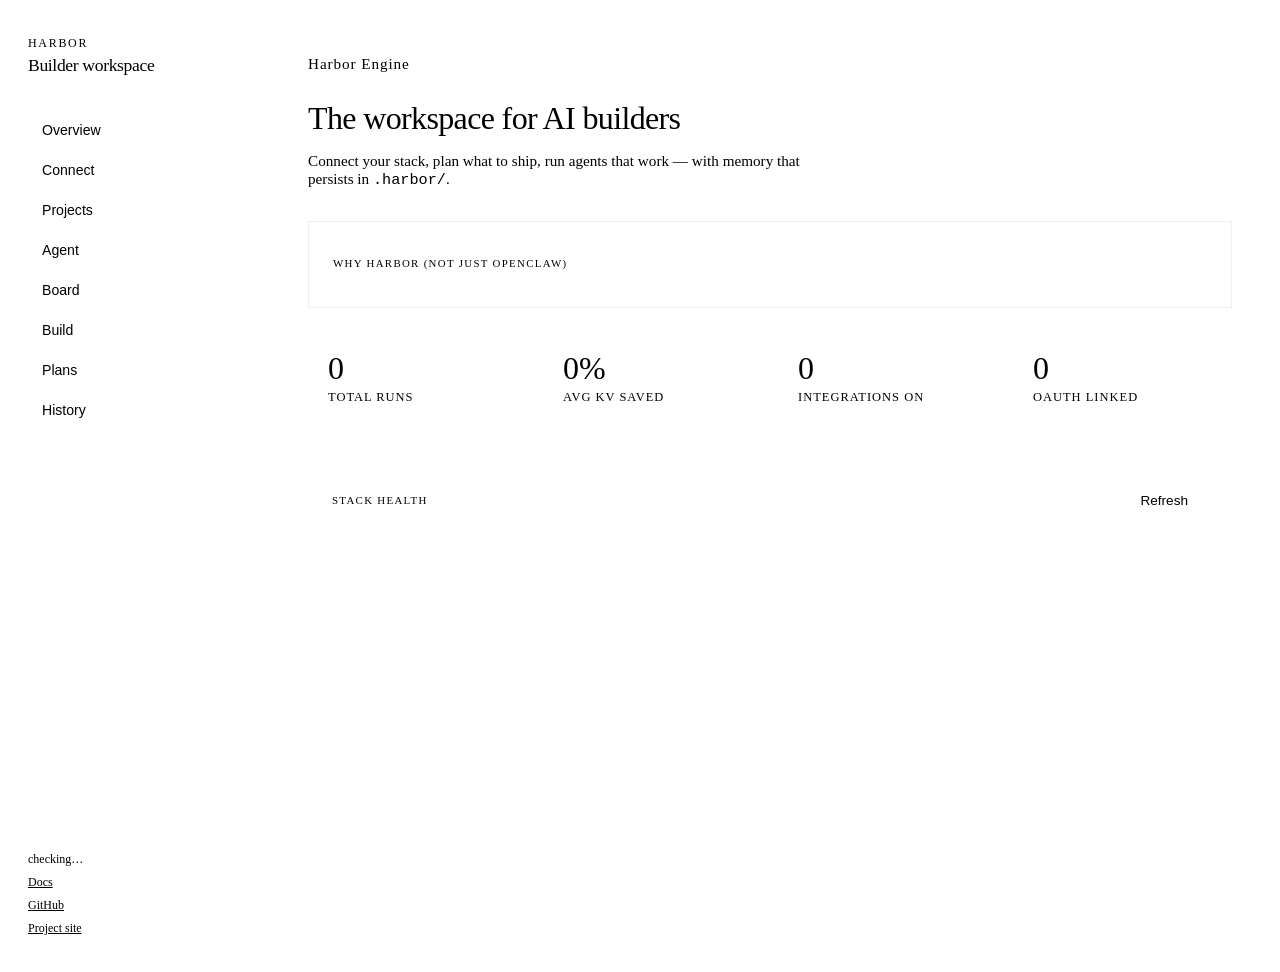
==== commit 9ad6a2df: "Add Harbor Board, expanded Composio toolkits, and Gmail auto-send sync. Replace Linear as the defaul" ====
--- a/local/dashboard.html
+++ b/local/dashboard.html
@@ -20,7 +20,8 @@
       <button type="button" data-view="connect">Connect</button>
       <button type="button" data-view="projects">Projects</button>
       <button type="button" data-view="agent">Agent</button>
-      <button type="button" data-view="build" class="">Build</button>
+      <button type="button" data-view="board">Board</button>
+      <button type="button" data-view="build">Build</button>
       <button type="button" data-view="plans">Plans</button>
       <button type="button" data-view="history">History</button>
     </nav>
@@ -71,6 +72,26 @@
         <div id="integrations-panel"></div>
         <button type="button" class="ws-btn ws-btn-primary ws-btn-block" id="btn-save-integrations">Save integration choices</button>
       </div>
+      <div class="ws-panel">
+        <span class="ws-panel-title">Settings</span>
+        <label class="ws-label" for="gmail-mode">Gmail sync</label>
+        <select class="ws-select" id="gmail-mode">
+          <option value="send">Auto-send emails</option>
+          <option value="draft">Save as drafts only</option>
+        </select>
+        <label class="ws-label" for="gmail-to">Gmail recipient</label>
+        <input class="ws-input" id="gmail-to" type="text" placeholder="me" />
+        <button type="button" class="ws-btn ws-btn-block" id="btn-save-settings">Save settings</button>
+      </div>
+    </section>
+
+    <!-- Board -->
+    <section class="ws-view" id="view-board">
+      <header class="ws-header">
+        <h1>Board</h1>
+        <p>Harbor's native kanban — plans, features, and build jobs land here automatically.</p>
+      </header>
+      <div id="board-columns" class="board-columns"></div>
     </section>
 
     <!-- Projects -->
--- a/local/assets/css/workspace.css
+++ b/local/assets/css/workspace.css
@@ -425,3 +425,67 @@
 .turn-log span {
   color: var(--accent);
 }
+
+/* Kanban board */
+.board-columns {
+  display: grid;
+  grid-template-columns: repeat(5, minmax(180px, 1fr));
+  gap: 12px;
+  align-items: start;
+  overflow-x: auto;
+  padding-bottom: 24px;
+}
+@media (max-width: 1200px) {
+  .board-columns {
+    grid-template-columns: repeat(5, 200px);
+  }
+}
+.board-col {
+  background: var(--bg-soft);
+  border: 1px solid var(--line);
+  border-radius: var(--radius);
+  min-height: 320px;
+  padding: 12px;
+}
+.board-col-head {
+  font-family: var(--mono);
+  font-size: 0.65rem;
+  letter-spacing: 0.1em;
+  text-transform: uppercase;
+  color: var(--text-faint);
+  margin-bottom: 12px;
+  padding-bottom: 8px;
+  border-bottom: 1px solid var(--line);
+}
+.board-card {
+  background: var(--bg-card);
+  border: 1px solid var(--line);
+  border-radius: 10px;
+  padding: 12px;
+  margin-bottom: 8px;
+  cursor: grab;
+}
+.board-card strong {
+  font-size: 0.85rem;
+  display: block;
+  margin-bottom: 6px;
+}
+.board-card small {
+  font-size: 0.72rem;
+  color: var(--text-faint);
+}
+.board-card-actions {
+  margin-top: 8px;
+  display: flex;
+  gap: 4px;
+  flex-wrap: wrap;
+}
+.board-card-actions button {
+  font-size: 0.65rem;
+  padding: 4px 8px;
+  border-radius: 6px;
+  border: 1px solid var(--line);
+  background: var(--bg);
+  color: var(--text-muted);
+  cursor: pointer;
+}
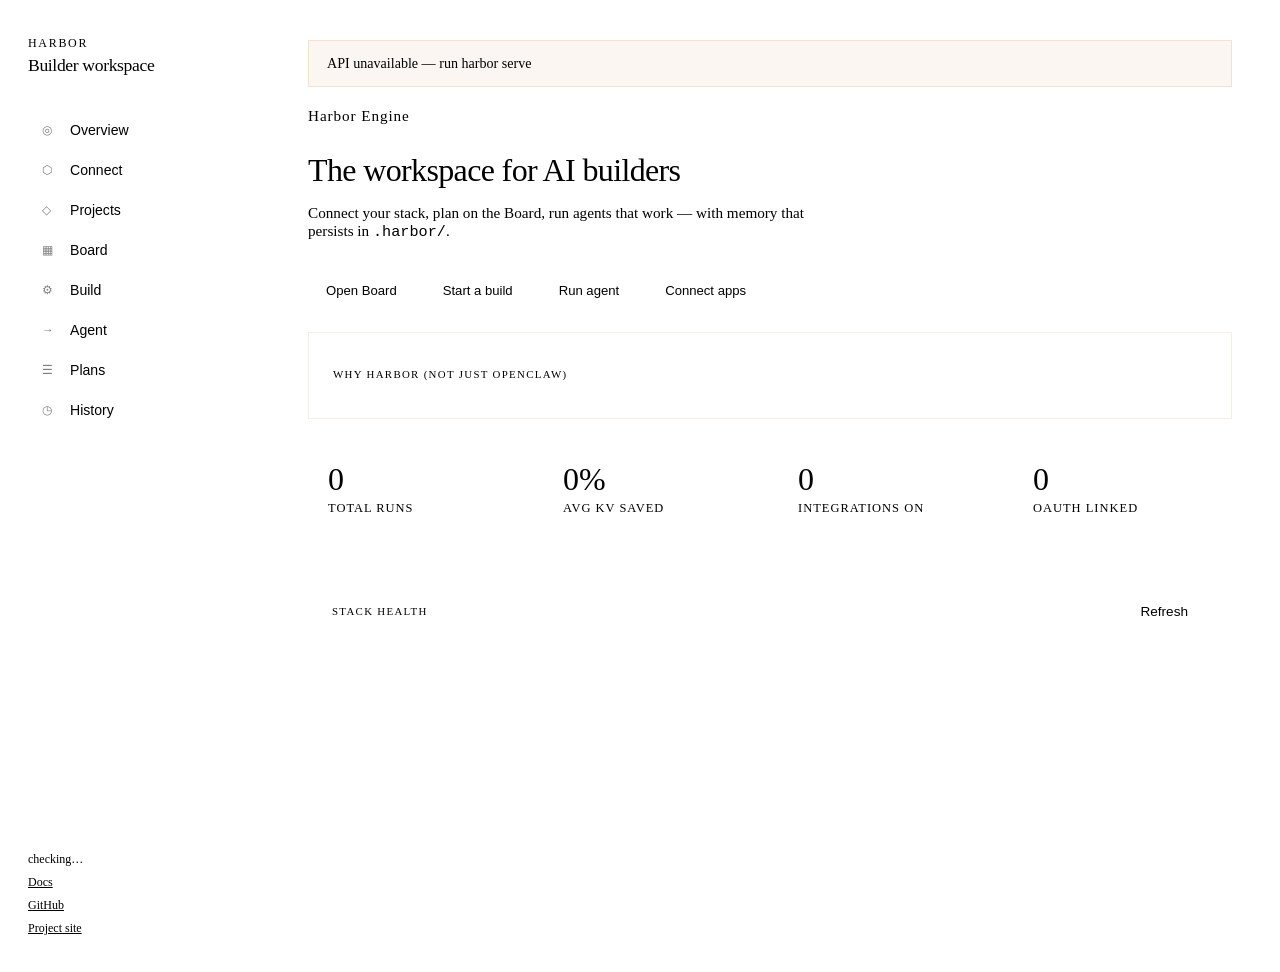
==== commit 827076eb: "Ship launch-ready dashboard with full view, edit, and manage workflows. Add board and plan CRUD APIs" ====
--- a/local/dashboard.html
+++ b/local/dashboard.html
@@ -16,14 +16,14 @@
       <strong>Builder workspace</strong>
     </div>
     <nav class="ws-nav" id="ws-nav">
-      <button type="button" data-view="overview" class="active">Overview</button>
-      <button type="button" data-view="connect">Connect</button>
-      <button type="button" data-view="projects">Projects</button>
-      <button type="button" data-view="agent">Agent</button>
-      <button type="button" data-view="board">Board</button>
-      <button type="button" data-view="build">Build</button>
-      <button type="button" data-view="plans">Plans</button>
-      <button type="button" data-view="history">History</button>
+      <button type="button" data-view="overview" class="active"><span class="nav-icon">◎</span> Overview</button>
+      <button type="button" data-view="connect"><span class="nav-icon">⬡</span> Connect</button>
+      <button type="button" data-view="projects"><span class="nav-icon">◇</span> Projects</button>
+      <button type="button" data-view="board"><span class="nav-icon">▦</span> Board</button>
+      <button type="button" data-view="build"><span class="nav-icon">⚙</span> Build <span class="nav-badge" id="nav-badge-build"></span></button>
+      <button type="button" data-view="agent"><span class="nav-icon">→</span> Agent</button>
+      <button type="button" data-view="plans"><span class="nav-icon">☰</span> Plans</button>
+      <button type="button" data-view="history"><span class="nav-icon">◷</span> History</button>
     </nav>
     <div class="ws-sidebar-foot">
       <span id="sidebar-status">checking…</span>
@@ -35,14 +35,21 @@
 
   <main class="ws-main">
     <div id="setup-banner"></div>
+    <div id="ws-toast" class="ws-toast" hidden></div>
 
     <!-- Overview -->
     <section class="ws-view active" id="view-overview">
       <header class="ws-header">
         <p class="ws-status" id="health-status">Harbor Engine</p>
         <h1 id="workspace-tagline">The workspace for AI builders</h1>
-        <p>Connect your stack, plan what to ship, run agents that work — with memory that persists in <code>.harbor/</code>.</p>
-      </header>
+        <p>Connect your stack, plan on the Board, run agents that work — with memory that persists in <code>.harbor/</code>.</p>
+      </header>
+      <div class="quick-actions">
+        <button type="button" class="quick-action" data-goto="board">Open Board</button>
+        <button type="button" class="quick-action" data-goto="build">Start a build</button>
+        <button type="button" class="quick-action" data-goto="agent">Run agent</button>
+        <button type="button" class="quick-action" data-goto="connect">Connect apps</button>
+      </div>
       <div class="diff-box">
         <p class="ws-panel-title" style="margin-bottom:12px">Why Harbor (not just OpenClaw)</p>
         <ul id="diff-list"></ul>
@@ -66,45 +73,80 @@
     <section class="ws-view" id="view-connect">
       <header class="ws-header">
         <h1>Connect</h1>
-        <p>Choose which apps Harbor uses. OAuth-link each one. GitHub-only is enough to start.</p>
+        <p>Choose which apps Harbor uses. OAuth-link each one. GitHub + Gmail is enough to start solo.</p>
       </header>
       <div class="ws-panel">
+        <div class="ws-panel-head">
+          <span class="ws-panel-title">Integrations</span>
+          <span id="integrations-summary" class="ws-meta"></span>
+        </div>
         <div id="integrations-panel"></div>
         <button type="button" class="ws-btn ws-btn-primary ws-btn-block" id="btn-save-integrations">Save integration choices</button>
       </div>
       <div class="ws-panel">
         <span class="ws-panel-title">Settings</span>
-        <label class="ws-label" for="gmail-mode">Gmail sync</label>
-        <select class="ws-select" id="gmail-mode">
-          <option value="send">Auto-send emails</option>
-          <option value="draft">Save as drafts only</option>
-        </select>
-        <label class="ws-label" for="gmail-to">Gmail recipient</label>
-        <input class="ws-input" id="gmail-to" type="text" placeholder="me" />
+        <div class="ws-form-grid">
+          <div>
+            <label class="ws-label" for="gmail-mode">Gmail sync</label>
+            <select class="ws-select" id="gmail-mode">
+              <option value="send">Auto-send emails</option>
+              <option value="draft">Save as drafts only</option>
+            </select>
+          </div>
+          <div>
+            <label class="ws-label" for="gmail-to">Gmail recipient</label>
+            <input class="ws-input" id="gmail-to" type="text" placeholder="me" />
+          </div>
+        </div>
+        <label class="ws-check">
+          <input type="checkbox" id="auto-sync" checked />
+          <span>Auto-sync plans &amp; PRD to Board + connected apps</span>
+        </label>
         <button type="button" class="ws-btn ws-btn-block" id="btn-save-settings">Save settings</button>
       </div>
     </section>
 
     <!-- Board -->
     <section class="ws-view" id="view-board">
-      <header class="ws-header">
-        <h1>Board</h1>
-        <p>Harbor's native kanban — plans, features, and build jobs land here automatically.</p>
+      <header class="ws-header ws-header-row">
+        <div>
+          <h1>Board</h1>
+          <p>Harbor's native kanban — plans, features, and build jobs land here automatically.</p>
+        </div>
+        <button type="button" class="ws-btn ws-btn-primary" id="btn-board-add">+ Add card</button>
       </header>
       <div id="board-columns" class="board-columns"></div>
     </section>
 
     <!-- Projects -->
     <section class="ws-view" id="view-projects">
-      <header class="ws-header">
-        <h1>Projects</h1>
-        <p>What you're building. Briefs, runs, and plans tie to the active project.</p>
-      </header>
-      <div class="ws-panel">
-        <label class="ws-label">Active project</label>
-        <select class="ws-select" id="project-select"></select>
-        <button type="button" class="ws-btn" id="btn-new-project">+ New project</button>
-        <p id="project-meta" style="margin-top:16px;font-size:0.85rem;color:var(--text-muted)"></p>
+      <header class="ws-header ws-header-row">
+        <div>
+          <h1>Projects</h1>
+          <p>What you're building. Briefs, runs, plans, and board cards tie to the active project.</p>
+        </div>
+        <button type="button" class="ws-btn ws-btn-primary" id="btn-new-project">+ New project</button>
+      </header>
+      <div class="ws-grid">
+        <div class="ws-panel">
+          <span class="ws-panel-title">Switch project</span>
+          <select class="ws-select" id="project-select"></select>
+          <p id="project-meta" class="ws-meta" style="margin-top:12px"></p>
+        </div>
+        <div class="ws-panel">
+          <span class="ws-panel-title">Edit active project</span>
+          <label class="ws-label" for="proj-name">Name</label>
+          <input class="ws-input" id="proj-name" type="text" />
+          <label class="ws-label" for="proj-company">Company</label>
+          <input class="ws-input" id="proj-company" type="text" />
+          <label class="ws-label" for="proj-focus">Focus</label>
+          <input class="ws-input" id="proj-focus" type="text" />
+          <label class="ws-label" for="proj-repo">Repo path</label>
+          <input class="ws-input" id="proj-repo" type="text" placeholder="/Users/you/projects/my-app" />
+          <label class="ws-label" for="proj-notes">Notes</label>
+          <textarea class="ws-textarea ws-textarea-sm" id="proj-notes" placeholder="Context for agents…"></textarea>
+          <button type="button" class="ws-btn ws-btn-primary ws-btn-block" id="btn-save-project">Save project</button>
+        </div>
       </div>
     </section>
 
@@ -120,7 +162,7 @@
             <span class="ws-panel-title">Builder task</span>
             <label class="ws-label" for="agent-query">What should Harbor do?</label>
             <textarea class="ws-textarea" id="agent-query" placeholder="Triage my open PRs and draft a ship plan…"></textarea>
-            <div style="display:flex;gap:10px;flex-wrap:wrap">
+            <div class="ws-btn-row">
               <button type="button" class="ws-btn ws-btn-primary" id="btn-agent-run">Run task</button>
               <button type="button" class="ws-btn" id="btn-agent-plan">Plan only</button>
             </div>
@@ -145,21 +187,21 @@
           </div>
           <div class="ws-panel">
             <span class="ws-panel-title">Agent prompts</span>
-            <p style="font-size:0.82rem;color:var(--text-muted);margin-bottom:12px">System + dynamic task (changes when integrations toggle).</p>
+            <p class="ws-meta" style="margin-bottom:12px">System + dynamic task (changes when integrations toggle).</p>
             <div id="prompts-panel"></div>
           </div>
         </div>
       </div>
-      <p id="run-status" style="text-align:center;font-size:0.85rem;color:var(--accent);min-height:24px;margin-top:12px"></p>
-    </section>
-
-    <!-- Build (ideate → PRD → Codex/Claude) -->
+      <p id="run-status" class="run-status"></p>
+    </section>
+
+    <!-- Build -->
     <section class="ws-view" id="view-build">
       <header class="ws-header">
         <h1>Build</h1>
-        <p>Ideate → approve → PRD + docs → queue Codex or Claude Code → get notified when done.</p>
-      </header>
-      <div class="ws-stats" style="grid-template-columns:repeat(5,1fr)">
+        <p>Ideate → approve → PRD + docs → queue Codex or Claude Code → sync to connected apps.</p>
+      </header>
+      <div class="ws-stats ws-stats-5">
         <div class="ws-stat"><div class="ws-stat-val" id="build-phase">idle</div><div class="ws-stat-label">Phase</div></div>
         <div class="ws-stat"><div class="ws-stat-val" id="build-queued">0</div><div class="ws-stat-label">Queued</div></div>
         <div class="ws-stat"><div class="ws-stat-val" id="build-running">0</div><div class="ws-stat-label">Running</div></div>
@@ -198,18 +240,22 @@
             <div id="build-jobs"></div>
           </div>
           <div class="ws-panel">
-            <span class="ws-panel-title">Alerts</span>
+            <div class="ws-panel-head">
+              <span class="ws-panel-title">Alerts</span>
+              <button type="button" class="ws-btn ws-btn-sm" id="btn-dismiss-alerts">Dismiss all</button>
+            </div>
             <div id="alerts-panel"></div>
           </div>
           <div class="ws-panel">
             <span class="ws-panel-title">Ecosystem sync</span>
-            <p style="font-size:0.82rem;color:var(--text-muted);margin-bottom:12px">Push plans &amp; PRD features → Linear, GitHub, Slack, Gmail (via Composio).</p>
+            <p class="ws-meta" style="margin-bottom:12px">Push plans &amp; PRD → Board + GitHub, Notion, Slack, Gmail, Discord (via Composio).</p>
             <button type="button" class="ws-btn ws-btn-primary ws-btn-block" id="btn-sync-all">Sync all connected tools</button>
-            <div id="sync-panel" style="margin-top:16px;font-size:0.82rem;color:var(--text-muted)"></div>
-          </div>
-          <div class="ws-panel">
-            <span class="ws-panel-title">Docs scaffold</span>
-            <pre id="build-docs" style="font-family:var(--mono);font-size:0.72rem;color:var(--text-muted);white-space:pre-wrap;max-height:200px;overflow:auto"></pre>
+            <div id="sync-panel" class="ws-meta" style="margin-top:16px"></div>
+          </div>
+          <div class="ws-panel">
+            <span class="ws-panel-title">Project docs</span>
+            <div class="doc-tabs" id="doc-tabs"></div>
+            <pre id="build-docs" class="doc-viewer"></pre>
           </div>
         </div>
       </div>
@@ -219,7 +265,7 @@
     <section class="ws-view" id="view-plans">
       <header class="ws-header">
         <h1>Plans</h1>
-        <p>Agent-generated roadmaps. Check off tasks as you ship.</p>
+        <p>Agent-generated roadmaps. Check off tasks as you ship — synced to your Board.</p>
       </header>
       <div id="plans-panel"><div class="empty">No plans yet — use Agent → Plan only</div></div>
     </section>
@@ -228,7 +274,7 @@
     <section class="ws-view" id="view-history">
       <header class="ws-header">
         <h1>History</h1>
-        <p>Run log with summaries, KV savings, and turn traces.</p>
+        <p>Run log with summaries, KV savings, actions taken, and turn traces.</p>
       </header>
       <div class="ws-grid">
         <div class="ws-panel">
@@ -241,6 +287,27 @@
     </section>
   </main>
 
+  <!-- Board card modal -->
+  <div id="modal-overlay" class="modal-overlay" hidden>
+    <div class="modal" role="dialog" aria-labelledby="modal-title">
+      <div class="modal-head">
+        <h2 id="modal-title">Edit card</h2>
+        <button type="button" class="modal-close" id="modal-close" aria-label="Close">×</button>
+      </div>
+      <input type="hidden" id="modal-card-id" />
+      <label class="ws-label" for="modal-card-title">Title</label>
+      <input class="ws-input" id="modal-card-title" type="text" />
+      <label class="ws-label" for="modal-card-desc">Description</label>
+      <textarea class="ws-textarea" id="modal-card-desc"></textarea>
+      <label class="ws-label" for="modal-card-col">Column</label>
+      <select class="ws-select" id="modal-card-col"></select>
+      <div class="modal-actions">
+        <button type="button" class="ws-btn ws-btn-danger" id="modal-delete">Delete</button>
+        <button type="button" class="ws-btn ws-btn-primary" id="modal-save">Save</button>
+      </div>
+    </div>
+  </div>
+
   <script src="/local/assets/js/dashboard.js"></script>
 </body>
 </html>
--- a/local/assets/css/workspace.css
+++ b/local/assets/css/workspace.css
@@ -95,6 +95,7 @@
 .ws-main {
   padding: 32px 40px 80px;
   overflow-y: auto;
+  max-width: 1200px;
 }
 
 .ws-view {
@@ -489,3 +490,433 @@
   color: var(--text-muted);
   cursor: pointer;
 }
+
+/* Launch polish */
+.ws-header-row {
+  display: flex;
+  justify-content: space-between;
+  align-items: flex-start;
+  gap: 20px;
+  flex-wrap: wrap;
+}
+.ws-meta {
+  font-size: 0.82rem;
+  color: var(--text-muted);
+}
+.ws-form-grid {
+  display: grid;
+  grid-template-columns: 1fr 1fr;
+  gap: 12px;
+}
+@media (max-width: 700px) {
+  .ws-form-grid {
+    grid-template-columns: 1fr;
+  }
+}
+.ws-check {
+  display: flex;
+  align-items: center;
+  gap: 10px;
+  font-size: 0.85rem;
+  color: var(--text-muted);
+  margin: 12px 0 16px;
+  cursor: pointer;
+}
+.ws-check input {
+  accent-color: var(--accent);
+}
+.ws-btn-row {
+  display: flex;
+  gap: 10px;
+  flex-wrap: wrap;
+}
+.ws-btn-sm {
+  padding: 6px 12px;
+  font-size: 0.75rem;
+}
+.ws-btn-danger {
+  border-color: rgba(196, 92, 92, 0.4);
+  color: #e8a0a0;
+}
+.ws-btn-danger:hover {
+  background: rgba(196, 92, 92, 0.12);
+}
+.ws-textarea-sm {
+  min-height: 72px;
+}
+.ws-stats-5 {
+  grid-template-columns: repeat(5, 1fr);
+}
+@media (max-width: 1100px) {
+  .ws-stats-5 {
+    grid-template-columns: repeat(3, 1fr);
+  }
+}
+
+.nav-icon {
+  opacity: 0.5;
+  font-size: 0.75rem;
+  width: 18px;
+  display: inline-block;
+}
+.nav-badge {
+  margin-left: auto;
+  font-family: var(--mono);
+  font-size: 0.62rem;
+  background: var(--accent-soft);
+  color: var(--accent-glow);
+  padding: 2px 7px;
+  border-radius: 999px;
+}
+.nav-badge:empty,
+.nav-badge[hidden] {
+  display: none;
+}
+
+.quick-actions {
+  display: flex;
+  gap: 10px;
+  flex-wrap: wrap;
+  margin-bottom: 24px;
+}
+.quick-action {
+  padding: 10px 18px;
+  border-radius: 999px;
+  border: 1px solid var(--line-strong);
+  background: var(--bg-soft);
+  color: var(--text-muted);
+  font-size: 0.82rem;
+  cursor: pointer;
+  transition: background 0.2s, color 0.2s, border-color 0.2s;
+}
+.quick-action:hover {
+  background: var(--accent-soft);
+  color: var(--accent-glow);
+  border-color: rgba(212, 165, 116, 0.3);
+}
+
+.ws-toast {
+  position: fixed;
+  bottom: 28px;
+  right: 28px;
+  z-index: 100;
+  padding: 14px 20px;
+  border-radius: 12px;
+  font-size: 0.88rem;
+  background: var(--bg-card);
+  border: 1px solid var(--line-strong);
+  box-shadow: 0 12px 40px rgba(0, 0, 0, 0.45);
+  animation: toastIn 0.3s var(--ease);
+}
+.ws-toast--error {
+  border-color: rgba(196, 92, 92, 0.4);
+  color: #e8a0a0;
+}
+@keyframes toastIn {
+  from {
+    opacity: 0;
+    transform: translateY(12px);
+  }
+  to {
+    opacity: 1;
+    transform: none;
+  }
+}
+
+.run-status {
+  text-align: center;
+  font-size: 0.85rem;
+  color: var(--accent);
+  min-height: 24px;
+  margin-top: 12px;
+}
+
+.status-detail {
+  color: var(--text-muted);
+  font-size: 0.78rem;
+  max-width: 55%;
+  text-align: right;
+}
+
+.int-group {
+  margin-bottom: 20px;
+}
+.int-group-title {
+  font-family: var(--mono);
+  font-size: 0.62rem;
+  letter-spacing: 0.12em;
+  text-transform: uppercase;
+  color: var(--text-faint);
+  margin-bottom: 8px;
+}
+.int-rec {
+  font-family: var(--mono);
+  font-size: 0.6rem;
+  color: var(--mint);
+  margin-left: 6px;
+}
+
+.plan-card-head {
+  display: flex;
+  justify-content: space-between;
+  align-items: flex-start;
+  gap: 12px;
+}
+.plan-progress {
+  display: block;
+  font-family: var(--mono);
+  font-size: 0.68rem;
+  color: var(--text-faint);
+  margin-top: 4px;
+}
+
+.board-col.drag-over {
+  border-color: var(--accent);
+  background: var(--accent-soft);
+}
+.board-card.dragging {
+  opacity: 0.45;
+}
+.board-col-head {
+  display: flex;
+  justify-content: space-between;
+  align-items: center;
+}
+.board-count {
+  font-family: var(--mono);
+  font-size: 0.65rem;
+  color: var(--text-faint);
+  background: var(--bg);
+  padding: 2px 8px;
+  border-radius: 999px;
+}
+.board-card-top {
+  display: flex;
+  flex-wrap: wrap;
+  gap: 6px;
+  align-items: flex-start;
+  justify-content: space-between;
+}
+.board-label {
+  font-family: var(--mono);
+  font-size: 0.58rem;
+  padding: 2px 6px;
+  border-radius: 4px;
+  background: var(--mint-soft);
+  color: var(--mint);
+}
+.board-desc {
+  font-size: 0.78rem;
+  color: var(--text-muted);
+  margin: 8px 0;
+  line-height: 1.5;
+}
+.board-card-foot {
+  display: flex;
+  justify-content: space-between;
+  align-items: center;
+  margin-top: 10px;
+  padding-top: 8px;
+  border-top: 1px solid var(--line);
+}
+.board-move-select {
+  font-size: 0.68rem;
+  padding: 4px 8px;
+  border-radius: 6px;
+  border: 1px solid var(--line);
+  background: var(--bg);
+  color: var(--text-muted);
+  cursor: pointer;
+}
+
+.modal-overlay {
+  position: fixed;
+  inset: 0;
+  z-index: 200;
+  background: rgba(0, 0, 0, 0.65);
+  display: flex;
+  align-items: center;
+  justify-content: center;
+  padding: 24px;
+  backdrop-filter: blur(4px);
+}
+.modal-overlay[hidden] {
+  display: none;
+}
+.modal {
+  width: 100%;
+  max-width: 480px;
+  background: var(--bg-soft);
+  border: 1px solid var(--line-strong);
+  border-radius: var(--radius-lg);
+  padding: 28px;
+  animation: fadeIn 0.25s var(--ease);
+}
+.modal-head {
+  display: flex;
+  justify-content: space-between;
+  align-items: center;
+  margin-bottom: 20px;
+}
+.modal-head h2 {
+  font-family: var(--serif);
+  font-size: 1.4rem;
+  font-weight: 400;
+}
+.modal-close {
+  background: none;
+  border: none;
+  color: var(--text-muted);
+  font-size: 1.5rem;
+  cursor: pointer;
+  line-height: 1;
+}
+.modal-actions {
+  display: flex;
+  justify-content: space-between;
+  gap: 12px;
+  margin-top: 8px;
+}
+
+.doc-tabs {
+  display: flex;
+  gap: 6px;
+  flex-wrap: wrap;
+  margin-bottom: 12px;
+}
+.doc-tab {
+  padding: 6px 12px;
+  border-radius: 8px;
+  border: 1px solid var(--line);
+  background: var(--bg);
+  color: var(--text-muted);
+  font-family: var(--mono);
+  font-size: 0.72rem;
+  cursor: pointer;
+}
+.doc-tab.active {
+  border-color: var(--accent);
+  color: var(--accent-glow);
+  background: var(--accent-soft);
+}
+.doc-viewer {
+  font-family: var(--mono);
+  font-size: 0.72rem;
+  color: var(--text-muted);
+  white-space: pre-wrap;
+  max-height: 280px;
+  overflow: auto;
+  line-height: 1.6;
+  padding: 16px;
+  background: var(--bg);
+  border: 1px solid var(--line);
+  border-radius: var(--radius);
+}
+
+.agent-row {
+  display: flex;
+  align-items: center;
+  gap: 10px;
+  padding: 8px 0;
+  font-size: 0.85rem;
+  border-bottom: 1px solid var(--line);
+}
+.agent-row:last-child {
+  border-bottom: none;
+}
+.agent-dot {
+  width: 8px;
+  height: 8px;
+  border-radius: 50%;
+  background: var(--text-faint);
+  flex-shrink: 0;
+}
+.agent-dot.on {
+  background: var(--mint);
+}
+
+.job-card {
+  padding: 14px;
+  border: 1px solid var(--line);
+  border-radius: var(--radius);
+  margin-bottom: 10px;
+}
+.job-status--running {
+  color: var(--accent-glow);
+}
+.job-status--completed {
+  color: var(--mint);
+}
+.job-status--failed {
+  color: #e8a0a0;
+}
+.job-attention {
+  color: var(--accent);
+  font-size: 0.78rem;
+  margin-top: 6px;
+}
+
+.alert-card {
+  padding: 14px;
+  border: 1px solid var(--line);
+  border-radius: var(--radius);
+  margin-bottom: 10px;
+}
+.alert-card-head {
+  display: flex;
+  justify-content: space-between;
+  align-items: center;
+  gap: 10px;
+}
+.needs-you {
+  display: inline-block;
+  margin-top: 8px;
+  font-family: var(--mono);
+  font-size: 0.65rem;
+  color: var(--accent);
+}
+
+.sync-chips {
+  display: flex;
+  flex-wrap: wrap;
+  gap: 6px;
+}
+.sync-chip {
+  font-family: var(--mono);
+  font-size: 0.65rem;
+  padding: 4px 10px;
+  border-radius: 999px;
+  border: 1px solid var(--line);
+  color: var(--text-faint);
+}
+.sync-chip.on {
+  border-color: rgba(126, 184, 154, 0.35);
+  color: var(--mint);
+}
+
+.action-list {
+  margin: 12px 0;
+  padding-left: 18px;
+  font-size: 0.82rem;
+  color: var(--text-muted);
+  line-height: 1.6;
+}
+
+.prompt-box summary {
+  cursor: pointer;
+  font-size: 0.85rem;
+  padding: 4px 0;
+}
+.prompt-box pre {
+  margin-top: 10px;
+  max-height: 200px;
+}
+
+.ws-btn:hover:not(:disabled) {
+  background: var(--bg-hover);
+}
+.ws-btn-primary:hover:not(:disabled) {
+  background: var(--accent-glow);
+  color: var(--bg);
+  border-color: var(--accent-glow);
+}
